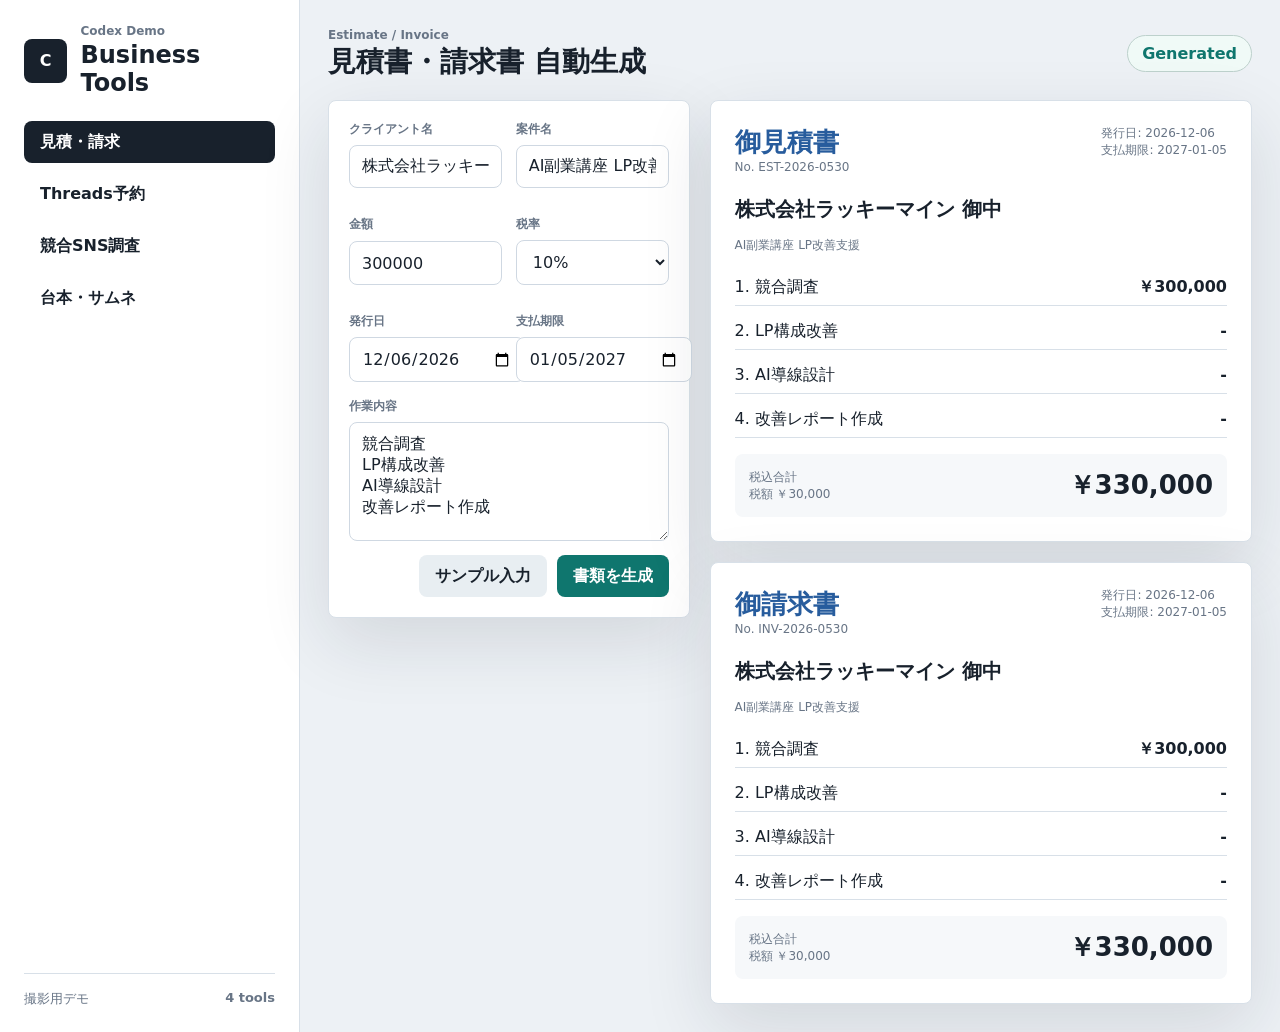
==== index.html @ ca8d3431 "Add Codex video demo tools" ====
<!doctype html>
<html lang="ja">
  <head>
    <meta charset="UTF-8" />
    <meta name="viewport" content="width=device-width, initial-scale=1.0" />
    <title>Codex Business Tools Demo</title>
    <link rel="stylesheet" href="styles.css" />
  </head>
  <body>
    <main class="app">
      <aside class="sidebar" aria-label="ツール一覧">
        <div class="brand">
          <div class="brand-mark" aria-hidden="true">C</div>
          <div>
            <p>Codex Demo</p>
            <h1>Business Tools</h1>
          </div>
        </div>
        <nav class="tool-nav" aria-label="デモツール">
          <button class="nav-item is-active" type="button" data-view="invoice">見積・請求</button>
          <button class="nav-item" type="button" data-view="threads">Threads予約</button>
          <button class="nav-item" type="button" data-view="research">競合SNS調査</button>
          <button class="nav-item" type="button" data-view="youtube">台本・サムネ</button>
        </nav>
        <div class="sidebar-meta">
          <span>撮影用デモ</span>
          <strong>4 tools</strong>
        </div>
      </aside>

      <section class="workspace">
        <header class="topbar">
          <div>
            <p id="viewKicker">Estimate / Invoice</p>
            <h2 id="viewTitle">見積書・請求書 自動生成</h2>
          </div>
          <div class="status-pill" id="statusPill">Ready</div>
        </header>

        <section class="view is-active" id="invoiceView" data-title="見積書・請求書 自動生成" data-kicker="Estimate / Invoice">
          <div class="two-column">
            <form class="panel form-panel" id="invoiceForm">
              <div class="field-grid">
                <label>
                  <span>クライアント名</span>
                  <input name="client" value="株式会社ラッキーマイン" />
                </label>
                <label>
                  <span>案件名</span>
                  <input name="project" value="AI副業講座 LP改善支援" />
                </label>
                <label>
                  <span>金額</span>
                  <input name="amount" type="number" value="300000" />
                </label>
                <label>
                  <span>税率</span>
                  <select name="tax">
                    <option value="0.1">10%</option>
                    <option value="0.08">8%</option>
                    <option value="0">なし</option>
                  </select>
                </label>
                <label>
                  <span>発行日</span>
                  <input name="issueDate" type="date" />
                </label>
                <label>
                  <span>支払期限</span>
                  <input name="dueDate" type="date" />
                </label>
              </div>
              <label class="wide-field">
                <span>作業内容</span>
                <textarea name="items" rows="5">競合調査
LP構成改善
AI導線設計
改善レポート作成</textarea>
              </label>
              <div class="actions">
                <button class="secondary" type="button" id="invoiceSampleButton">サンプル入力</button>
                <button type="submit">書類を生成</button>
              </div>
            </form>
            <div class="document-stack">
              <article class="document" id="estimateDoc"></article>
              <article class="document" id="invoiceDoc"></article>
            </div>
          </div>
        </section>

        <section class="view" id="threadsView" data-title="Threads投稿ツール" data-kicker="Threads Scheduler">
          <div class="two-column">
            <form class="panel form-panel" id="threadsForm">
              <div class="field-grid">
                <label>
                  <span>アカウント</span>
                  <select name="account">
                    <option>@ryoya_ai</option>
                    <option>@luckymine_ai</option>
                    <option>@ai_marketing_lab</option>
                  </select>
                </label>
                <label>
                  <span>予約日時</span>
                  <input name="scheduledAt" type="datetime-local" />
                </label>
              </div>
              <label class="wide-field">
                <span>投稿本文</span>
                <textarea name="text" rows="7">ChatGPTに課金してるのにCodexを使ってない人、かなりもったいない。

Codexは会話するAIじゃなくて、作業を終わらせるAI。
動画で実演します。</textarea>
              </label>
              <div class="actions">
                <button class="secondary" type="button" id="threadsDraftButton">下書き保存</button>
                <button type="submit">予約投稿</button>
              </div>
            </form>
            <section class="panel list-panel">
              <div class="panel-head">
                <h3>投稿キュー</h3>
                <span id="threadsCount">0件</span>
              </div>
              <div class="queue-list" id="threadsQueue"></div>
            </section>
          </div>
        </section>

        <section class="view" id="researchView" data-title="競合SNSリサーチツール" data-kicker="SNS Research">
          <div class="panel">
            <div class="research-controls">
              <div class="segmented" id="snsTabs" role="tablist" aria-label="SNS">
                <button class="is-active" type="button" data-sns="YouTube">YouTube</button>
                <button type="button" data-sns="Instagram">Instagram</button>
                <button type="button" data-sns="Threads">Threads</button>
                <button type="button" data-sns="note">note</button>
              </div>
              <form id="researchForm" class="inline-research">
                <input name="target" value="AI副業 チャンネル" />
                <button type="submit">リサーチ開始</button>
              </form>
            </div>
            <div class="research-output">
              <section>
                <h3 id="researchTitle">YouTube分析</h3>
                <div class="metric-grid" id="metricGrid"></div>
              </section>
              <section>
                <h3>伸びている切り口</h3>
                <div class="insight-list" id="insightList"></div>
              </section>
              <section>
                <h3>次に試す投稿案</h3>
                <div class="idea-list" id="ideaList"></div>
              </section>
            </div>
          </div>
        </section>

        <section class="view" id="youtubeView" data-title="YouTube台本・サムネ案 自動生成" data-kicker="Script / Thumbnail">
          <div class="two-column">
            <form class="panel form-panel" id="youtubeForm">
              <label>
                <span>テーマ</span>
                <input name="theme" value="CodexでAI副業の作業を自動化する方法" />
              </label>
              <div class="field-grid">
                <label>
                  <span>視聴者</span>
                  <select name="audience">
                    <option>AI副業初心者</option>
                    <option>中級者・講師</option>
                    <option>フリーランス</option>
                  </select>
                </label>
                <label>
                  <span>トーン</span>
                  <select name="tone">
                    <option>初心者向けにやさしく</option>
                    <option>危機感強め</option>
                    <option>実演多め</option>
                  </select>
                </label>
              </div>
              <label class="wide-field">
                <span>入れたい要素</span>
                <textarea name="points" rows="5">月20ドルで追加課金なし
画像生成
コンピューターUSE
ビジネスツール4連発
セキュリティ設定特典</textarea>
              </label>
              <div class="actions">
                <button type="submit">台本とサムネ案を生成</button>
              </div>
            </form>
            <div class="youtube-output">
              <section class="panel script-panel" id="scriptOutput"></section>
              <section class="panel thumbnail-panel" id="thumbnailOutput"></section>
            </div>
          </div>
        </section>
      </section>
    </main>
    <script src="script.js"></script>
  </body>
</html>
---- styles.css ----
:root {
  color-scheme: light;
  --bg: #edf1f5;
  --ink: #18212c;
  --muted: #687586;
  --line: #d8e0e8;
  --surface: #ffffff;
  --surface-2: #f6f8fa;
  --green: #0f766e;
  --blue: #275c9d;
  --red: #c44536;
  --gold: #a66b16;
  --shadow: 0 24px 70px rgba(22, 34, 48, 0.12);
}

* {
  box-sizing: border-box;
}

html,
body {
  min-height: 100%;
}

body {
  margin: 0;
  background: var(--bg);
  color: var(--ink);
  font-family:
    Inter, ui-sans-serif, system-ui, -apple-system, BlinkMacSystemFont, "Segoe UI",
    sans-serif;
}

button,
input,
select,
textarea {
  font: inherit;
}

button {
  border: 0;
  border-radius: 8px;
  background: var(--green);
  color: #fff;
  cursor: pointer;
  font-weight: 800;
  min-height: 42px;
  padding: 0 16px;
}

button.secondary {
  background: #e8eef2;
  color: var(--ink);
}

.app {
  display: grid;
  grid-template-columns: 300px minmax(0, 1fr);
  min-height: 100vh;
}

.sidebar {
  display: flex;
  flex-direction: column;
  gap: 24px;
  border-right: 1px solid var(--line);
  background: #fff;
  padding: 24px;
}

.brand {
  display: flex;
  align-items: center;
  gap: 13px;
}

.brand-mark {
  display: grid;
  width: 44px;
  height: 44px;
  place-items: center;
  border-radius: 8px;
  background: var(--ink);
  color: #fff;
  font-weight: 900;
}

.brand p,
.topbar p {
  margin: 0 0 4px;
  color: var(--muted);
  font-size: 12px;
  font-weight: 900;
  letter-spacing: 0;
}

h1,
h2,
h3 {
  margin: 0;
  line-height: 1.15;
}

h1 {
  font-size: 24px;
}

h2 {
  font-size: 28px;
}

h3 {
  font-size: 16px;
}

.tool-nav {
  display: grid;
  gap: 10px;
}

.nav-item {
  justify-content: flex-start;
  width: 100%;
  background: transparent;
  color: var(--ink);
  text-align: left;
}

.nav-item.is-active {
  background: var(--ink);
  color: #fff;
}

.sidebar-meta {
  display: flex;
  justify-content: space-between;
  margin-top: auto;
  border-top: 1px solid var(--line);
  color: var(--muted);
  font-size: 13px;
  padding-top: 16px;
}

.workspace {
  min-width: 0;
  padding: 28px;
}

.topbar {
  display: flex;
  align-items: center;
  justify-content: space-between;
  gap: 20px;
  margin-bottom: 22px;
}

.status-pill {
  border: 1px solid #bdd1cc;
  border-radius: 999px;
  background: #f0faf7;
  color: var(--green);
  font-weight: 900;
  padding: 8px 14px;
}

.view {
  display: none;
}

.view.is-active {
  display: block;
}

.two-column {
  display: grid;
  grid-template-columns: minmax(340px, 0.8fr) minmax(0, 1.2fr);
  gap: 20px;
  align-items: start;
}

.panel,
.document {
  border: 1px solid var(--line);
  border-radius: 8px;
  background: var(--surface);
  box-shadow: var(--shadow);
}

.form-panel,
.panel {
  padding: 20px;
}

.field-grid {
  display: grid;
  grid-template-columns: repeat(2, minmax(0, 1fr));
  gap: 14px;
}

label {
  display: grid;
  gap: 7px;
  margin-bottom: 14px;
}

label span {
  color: var(--muted);
  font-size: 12px;
  font-weight: 900;
}

input,
select,
textarea {
  width: 100%;
  border: 1px solid #cfd8e2;
  border-radius: 8px;
  background: #fff;
  color: var(--ink);
  outline: none;
  padding: 11px 12px;
}

textarea {
  resize: vertical;
}

.wide-field {
  margin-top: 2px;
}

.actions,
.panel-head,
.research-controls,
.topbar {
  display: flex;
  align-items: center;
}

.actions {
  justify-content: flex-end;
  gap: 10px;
}

.document-stack,
.youtube-output {
  display: grid;
  gap: 20px;
}

.document {
  min-height: 290px;
  padding: 24px;
}

.doc-head,
.doc-total-row,
.panel-head {
  display: flex;
  align-items: flex-start;
  justify-content: space-between;
  gap: 16px;
}

.doc-type {
  color: var(--blue);
  font-size: 26px;
  font-weight: 900;
}

.doc-number,
.doc-meta,
.post-meta,
.mini-label {
  color: var(--muted);
  font-size: 12px;
}

.doc-client {
  margin: 22px 0 14px;
  font-size: 20px;
  font-weight: 900;
}

.doc-items {
  display: grid;
  gap: 8px;
  margin: 16px 0;
}

.doc-item {
  display: flex;
  justify-content: space-between;
  border-bottom: 1px solid var(--line);
  padding: 7px 0;
}

.doc-total-row {
  align-items: center;
  border-radius: 8px;
  background: var(--surface-2);
  margin-top: 16px;
  padding: 14px;
}

.doc-total {
  font-size: 26px;
  font-weight: 900;
}

.list-panel {
  min-height: 520px;
}

.queue-list,
.insight-list,
.idea-list {
  display: grid;
  gap: 12px;
  margin-top: 16px;
}

.post-item,
.insight,
.idea,
.metric {
  border: 1px solid var(--line);
  border-radius: 8px;
  background: var(--surface-2);
  padding: 14px;
}

.post-item strong,
.insight strong,
.idea strong {
  display: block;
  margin-bottom: 5px;
}

.badge {
  display: inline-flex;
  border-radius: 999px;
  font-size: 12px;
  font-weight: 900;
  padding: 4px 9px;
}

.badge.draft {
  background: #edf2f7;
  color: var(--blue);
}

.badge.scheduled {
  background: #fff4db;
  color: var(--gold);
}

.research-controls {
  justify-content: space-between;
  gap: 16px;
  margin-bottom: 20px;
}

.segmented {
  display: flex;
  gap: 6px;
  border: 1px solid var(--line);
  border-radius: 8px;
  background: var(--surface-2);
  padding: 5px;
}

.segmented button {
  min-height: 34px;
  background: transparent;
  color: var(--muted);
}

.segmented button.is-active {
  background: #fff;
  color: var(--ink);
  box-shadow: 0 2px 12px rgba(25, 38, 52, 0.08);
}

.inline-research {
  display: flex;
  gap: 10px;
  width: min(520px, 100%);
}

.research-output {
  display: grid;
  grid-template-columns: 0.9fr 1.1fr 1.1fr;
  gap: 18px;
}

.metric-grid {
  display: grid;
  gap: 12px;
  margin-top: 16px;
}

.metric span {
  display: block;
  color: var(--muted);
  font-size: 12px;
  font-weight: 900;
}

.metric strong {
  display: block;
  margin-top: 5px;
  font-size: 24px;
}

.script-panel,
.thumbnail-panel {
  min-height: 320px;
}

.script-block {
  border-left: 4px solid var(--green);
  margin-top: 14px;
  padding-left: 12px;
}

.thumb-grid {
  display: grid;
  grid-template-columns: repeat(2, minmax(0, 1fr));
  gap: 12px;
  margin-top: 16px;
}

.thumb-card {
  border-radius: 8px;
  background: #171b21;
  color: #fff;
  min-height: 128px;
  padding: 14px;
}

.thumb-card:nth-child(2) {
  background: #7d1f1a;
}

.thumb-card:nth-child(3) {
  background: #123f68;
}

.thumb-card:nth-child(4) {
  background: #24463f;
}

.thumb-card strong {
  display: block;
  font-size: 22px;
  line-height: 1.12;
}

.thumb-card span {
  display: block;
  color: rgba(255, 255, 255, 0.75);
  margin-top: 10px;
  font-size: 12px;
}

@media (max-width: 980px) {
  .app,
  .two-column,
  .research-output {
    grid-template-columns: 1fr;
  }

  .sidebar {
    min-height: auto;
  }

  .field-grid,
  .thumb-grid {
    grid-template-columns: 1fr;
  }
}
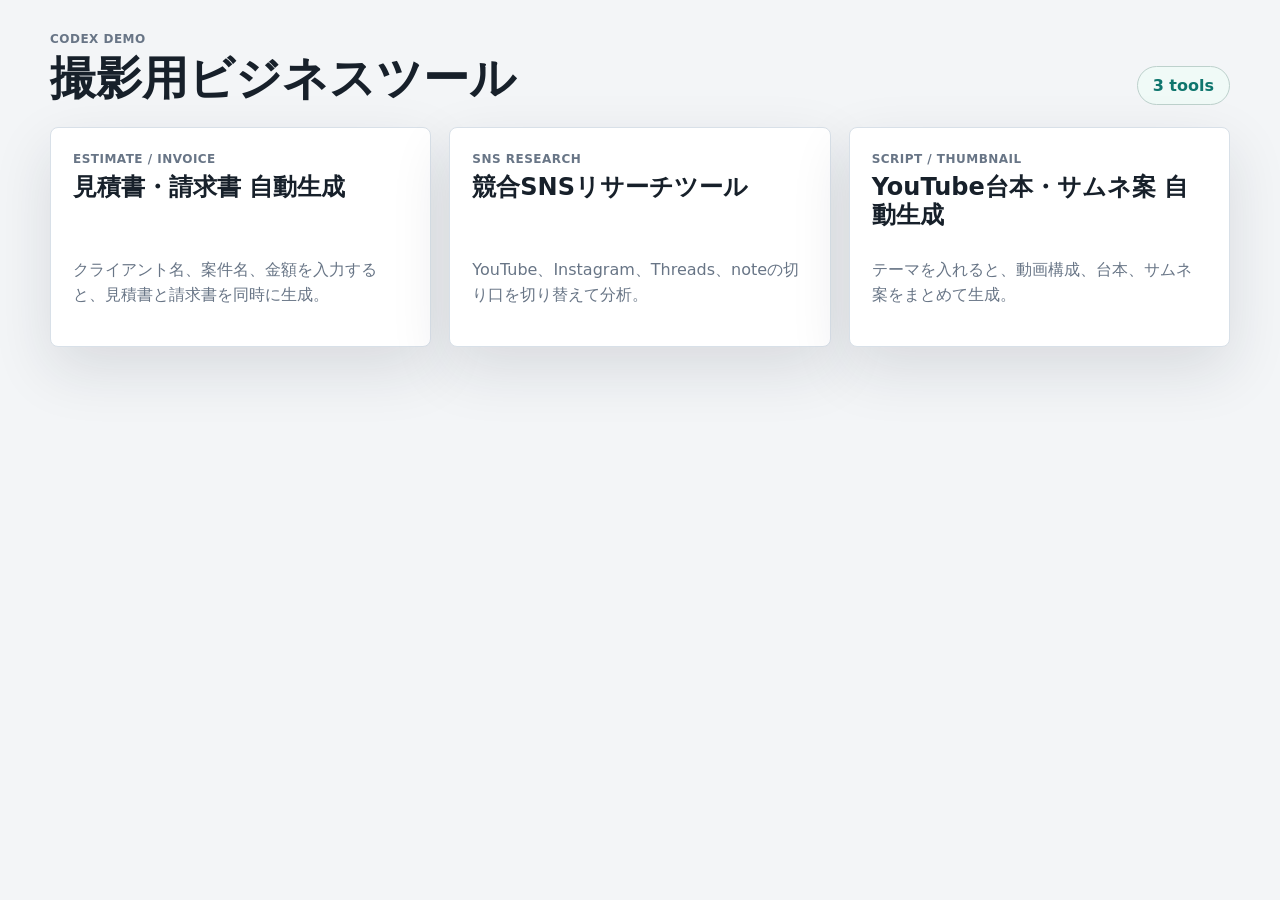
==== commit 3a6eb83a: "Split demo tools into standalone pages" ====
--- a/index.html
+++ b/index.html
@@ -3,207 +3,42 @@
   <head>
     <meta charset="UTF-8" />
     <meta name="viewport" content="width=device-width, initial-scale=1.0" />
-    <title>Codex Business Tools Demo</title>
-    <link rel="stylesheet" href="styles.css" />
+    <title>Codex Demo Tools</title>
+    <link rel="stylesheet" href="tool.css" />
   </head>
   <body>
-    <main class="app">
-      <aside class="sidebar" aria-label="ツール一覧">
-        <div class="brand">
-          <div class="brand-mark" aria-hidden="true">C</div>
+    <main class="tool-shell">
+      <header class="tool-header">
+        <div>
+          <p class="kicker">Codex Demo</p>
+          <h1>撮影用ビジネスツール</h1>
+        </div>
+        <div class="status-pill">3 tools</div>
+      </header>
+
+      <section class="landing-grid">
+        <a class="landing-card" href="estimate-invoice.html">
           <div>
-            <p>Codex Demo</p>
-            <h1>Business Tools</h1>
+            <p class="kicker">Estimate / Invoice</p>
+            <h2>見積書・請求書 自動生成</h2>
           </div>
-        </div>
-        <nav class="tool-nav" aria-label="デモツール">
-          <button class="nav-item is-active" type="button" data-view="invoice">見積・請求</button>
-          <button class="nav-item" type="button" data-view="threads">Threads予約</button>
-          <button class="nav-item" type="button" data-view="research">競合SNS調査</button>
-          <button class="nav-item" type="button" data-view="youtube">台本・サムネ</button>
-        </nav>
-        <div class="sidebar-meta">
-          <span>撮影用デモ</span>
-          <strong>4 tools</strong>
-        </div>
-      </aside>
-
-      <section class="workspace">
-        <header class="topbar">
+          <p>クライアント名、案件名、金額を入力すると、見積書と請求書を同時に生成。</p>
+        </a>
+        <a class="landing-card" href="sns-research.html">
           <div>
-            <p id="viewKicker">Estimate / Invoice</p>
-            <h2 id="viewTitle">見積書・請求書 自動生成</h2>
+            <p class="kicker">SNS Research</p>
+            <h2>競合SNSリサーチツール</h2>
           </div>
-          <div class="status-pill" id="statusPill">Ready</div>
-        </header>
-
-        <section class="view is-active" id="invoiceView" data-title="見積書・請求書 自動生成" data-kicker="Estimate / Invoice">
-          <div class="two-column">
-            <form class="panel form-panel" id="invoiceForm">
-              <div class="field-grid">
-                <label>
-                  <span>クライアント名</span>
-                  <input name="client" value="株式会社ラッキーマイン" />
-                </label>
-                <label>
-                  <span>案件名</span>
-                  <input name="project" value="AI副業講座 LP改善支援" />
-                </label>
-                <label>
-                  <span>金額</span>
-                  <input name="amount" type="number" value="300000" />
-                </label>
-                <label>
-                  <span>税率</span>
-                  <select name="tax">
-                    <option value="0.1">10%</option>
-                    <option value="0.08">8%</option>
-                    <option value="0">なし</option>
-                  </select>
-                </label>
-                <label>
-                  <span>発行日</span>
-                  <input name="issueDate" type="date" />
-                </label>
-                <label>
-                  <span>支払期限</span>
-                  <input name="dueDate" type="date" />
-                </label>
-              </div>
-              <label class="wide-field">
-                <span>作業内容</span>
-                <textarea name="items" rows="5">競合調査
-LP構成改善
-AI導線設計
-改善レポート作成</textarea>
-              </label>
-              <div class="actions">
-                <button class="secondary" type="button" id="invoiceSampleButton">サンプル入力</button>
-                <button type="submit">書類を生成</button>
-              </div>
-            </form>
-            <div class="document-stack">
-              <article class="document" id="estimateDoc"></article>
-              <article class="document" id="invoiceDoc"></article>
-            </div>
+          <p>YouTube、Instagram、Threads、noteの切り口を切り替えて分析。</p>
+        </a>
+        <a class="landing-card" href="youtube-script-thumbnail.html">
+          <div>
+            <p class="kicker">Script / Thumbnail</p>
+            <h2>YouTube台本・サムネ案 自動生成</h2>
           </div>
-        </section>
-
-        <section class="view" id="threadsView" data-title="Threads投稿ツール" data-kicker="Threads Scheduler">
-          <div class="two-column">
-            <form class="panel form-panel" id="threadsForm">
-              <div class="field-grid">
-                <label>
-                  <span>アカウント</span>
-                  <select name="account">
-                    <option>@ryoya_ai</option>
-                    <option>@luckymine_ai</option>
-                    <option>@ai_marketing_lab</option>
-                  </select>
-                </label>
-                <label>
-                  <span>予約日時</span>
-                  <input name="scheduledAt" type="datetime-local" />
-                </label>
-              </div>
-              <label class="wide-field">
-                <span>投稿本文</span>
-                <textarea name="text" rows="7">ChatGPTに課金してるのにCodexを使ってない人、かなりもったいない。
-
-Codexは会話するAIじゃなくて、作業を終わらせるAI。
-動画で実演します。</textarea>
-              </label>
-              <div class="actions">
-                <button class="secondary" type="button" id="threadsDraftButton">下書き保存</button>
-                <button type="submit">予約投稿</button>
-              </div>
-            </form>
-            <section class="panel list-panel">
-              <div class="panel-head">
-                <h3>投稿キュー</h3>
-                <span id="threadsCount">0件</span>
-              </div>
-              <div class="queue-list" id="threadsQueue"></div>
-            </section>
-          </div>
-        </section>
-
-        <section class="view" id="researchView" data-title="競合SNSリサーチツール" data-kicker="SNS Research">
-          <div class="panel">
-            <div class="research-controls">
-              <div class="segmented" id="snsTabs" role="tablist" aria-label="SNS">
-                <button class="is-active" type="button" data-sns="YouTube">YouTube</button>
-                <button type="button" data-sns="Instagram">Instagram</button>
-                <button type="button" data-sns="Threads">Threads</button>
-                <button type="button" data-sns="note">note</button>
-              </div>
-              <form id="researchForm" class="inline-research">
-                <input name="target" value="AI副業 チャンネル" />
-                <button type="submit">リサーチ開始</button>
-              </form>
-            </div>
-            <div class="research-output">
-              <section>
-                <h3 id="researchTitle">YouTube分析</h3>
-                <div class="metric-grid" id="metricGrid"></div>
-              </section>
-              <section>
-                <h3>伸びている切り口</h3>
-                <div class="insight-list" id="insightList"></div>
-              </section>
-              <section>
-                <h3>次に試す投稿案</h3>
-                <div class="idea-list" id="ideaList"></div>
-              </section>
-            </div>
-          </div>
-        </section>
-
-        <section class="view" id="youtubeView" data-title="YouTube台本・サムネ案 自動生成" data-kicker="Script / Thumbnail">
-          <div class="two-column">
-            <form class="panel form-panel" id="youtubeForm">
-              <label>
-                <span>テーマ</span>
-                <input name="theme" value="CodexでAI副業の作業を自動化する方法" />
-              </label>
-              <div class="field-grid">
-                <label>
-                  <span>視聴者</span>
-                  <select name="audience">
-                    <option>AI副業初心者</option>
-                    <option>中級者・講師</option>
-                    <option>フリーランス</option>
-                  </select>
-                </label>
-                <label>
-                  <span>トーン</span>
-                  <select name="tone">
-                    <option>初心者向けにやさしく</option>
-                    <option>危機感強め</option>
-                    <option>実演多め</option>
-                  </select>
-                </label>
-              </div>
-              <label class="wide-field">
-                <span>入れたい要素</span>
-                <textarea name="points" rows="5">月20ドルで追加課金なし
-画像生成
-コンピューターUSE
-ビジネスツール4連発
-セキュリティ設定特典</textarea>
-              </label>
-              <div class="actions">
-                <button type="submit">台本とサムネ案を生成</button>
-              </div>
-            </form>
-            <div class="youtube-output">
-              <section class="panel script-panel" id="scriptOutput"></section>
-              <section class="panel thumbnail-panel" id="thumbnailOutput"></section>
-            </div>
-          </div>
-        </section>
+          <p>テーマを入れると、動画構成、台本、サムネ案をまとめて生成。</p>
+        </a>
       </section>
     </main>
-    <script src="script.js"></script>
   </body>
 </html>
--- a/tool.css
+++ b/tool.css
@@ -0,0 +1,390 @@
+:root {
+  color-scheme: light;
+  --bg: #f3f5f7;
+  --ink: #17202a;
+  --muted: #687586;
+  --line: #d8e0e8;
+  --surface: #ffffff;
+  --surface-2: #f7f9fb;
+  --green: #0f766e;
+  --blue: #275c9d;
+  --gold: #a66b16;
+  --red: #c44536;
+  --shadow: 0 22px 60px rgba(22, 34, 48, 0.12);
+}
+
+* {
+  box-sizing: border-box;
+}
+
+body {
+  margin: 0;
+  min-height: 100vh;
+  background: var(--bg);
+  color: var(--ink);
+  font-family:
+    Inter, ui-sans-serif, system-ui, -apple-system, BlinkMacSystemFont, "Segoe UI",
+    sans-serif;
+}
+
+button,
+input,
+select,
+textarea {
+  font: inherit;
+}
+
+button {
+  min-height: 44px;
+  border: 0;
+  border-radius: 8px;
+  background: var(--green);
+  color: #fff;
+  cursor: pointer;
+  font-weight: 800;
+  padding: 0 18px;
+}
+
+button.secondary {
+  background: #e8eef2;
+  color: var(--ink);
+}
+
+.tool-shell {
+  width: min(1180px, calc(100vw - 48px));
+  margin: 0 auto;
+  padding: 32px 0;
+}
+
+.tool-header {
+  display: flex;
+  align-items: flex-end;
+  justify-content: space-between;
+  gap: 24px;
+  margin-bottom: 22px;
+}
+
+.kicker {
+  margin: 0 0 6px;
+  color: var(--muted);
+  font-size: 12px;
+  font-weight: 900;
+  letter-spacing: 0.04em;
+  text-transform: uppercase;
+}
+
+h1,
+h2,
+h3 {
+  margin: 0;
+  line-height: 1.15;
+}
+
+h1 {
+  font-size: clamp(30px, 4vw, 46px);
+}
+
+h2 {
+  font-size: 24px;
+}
+
+h3 {
+  font-size: 16px;
+}
+
+.status-pill {
+  border: 1px solid #bdd1cc;
+  border-radius: 999px;
+  background: #f0faf7;
+  color: var(--green);
+  font-weight: 900;
+  padding: 9px 15px;
+  white-space: nowrap;
+}
+
+.two-column {
+  display: grid;
+  grid-template-columns: minmax(340px, 0.82fr) minmax(0, 1.18fr);
+  gap: 22px;
+  align-items: start;
+}
+
+.panel,
+.document {
+  border: 1px solid var(--line);
+  border-radius: 8px;
+  background: var(--surface);
+  box-shadow: var(--shadow);
+}
+
+.panel {
+  padding: 22px;
+}
+
+.field-grid {
+  display: grid;
+  grid-template-columns: repeat(2, minmax(0, 1fr));
+  gap: 14px;
+}
+
+label {
+  display: grid;
+  gap: 7px;
+  margin-bottom: 14px;
+}
+
+label span {
+  color: var(--muted);
+  font-size: 12px;
+  font-weight: 900;
+}
+
+input,
+select,
+textarea {
+  width: 100%;
+  border: 1px solid #cfd8e2;
+  border-radius: 8px;
+  background: #fff;
+  color: var(--ink);
+  padding: 11px 12px;
+}
+
+textarea {
+  line-height: 1.55;
+  resize: vertical;
+}
+
+.actions {
+  display: flex;
+  justify-content: flex-end;
+  gap: 10px;
+  margin-top: 8px;
+}
+
+.document-stack {
+  display: grid;
+  gap: 18px;
+}
+
+.document {
+  padding: 24px;
+}
+
+.doc-head {
+  display: flex;
+  justify-content: space-between;
+  gap: 18px;
+  border-bottom: 1px solid var(--line);
+  padding-bottom: 14px;
+}
+
+.doc-type {
+  font-size: 28px;
+  font-weight: 900;
+}
+
+.doc-number,
+.doc-meta,
+.mini-label {
+  color: var(--muted);
+  font-size: 12px;
+  font-weight: 700;
+}
+
+.doc-client {
+  margin-top: 18px;
+  font-size: 18px;
+  font-weight: 900;
+}
+
+.doc-items {
+  display: grid;
+  gap: 8px;
+  margin: 18px 0;
+}
+
+.doc-item,
+.doc-total-row {
+  display: flex;
+  align-items: center;
+  justify-content: space-between;
+  gap: 16px;
+  border-radius: 8px;
+  background: var(--surface-2);
+  padding: 12px 14px;
+}
+
+.doc-total-row {
+  background: #edf8f6;
+}
+
+.doc-total {
+  color: var(--green);
+  font-size: 28px;
+  font-weight: 900;
+}
+
+.research-controls {
+  display: grid;
+  grid-template-columns: 1fr auto;
+  gap: 14px;
+  margin-bottom: 20px;
+}
+
+.segmented {
+  display: flex;
+  flex-wrap: wrap;
+  gap: 8px;
+}
+
+.segmented button {
+  background: #e9eef4;
+  color: var(--ink);
+}
+
+.segmented button.is-active {
+  background: var(--ink);
+  color: #fff;
+}
+
+.inline-research {
+  display: flex;
+  gap: 10px;
+}
+
+.research-output {
+  display: grid;
+  grid-template-columns: 0.8fr 1fr 1fr;
+  gap: 18px;
+}
+
+.metric-grid,
+.insight-list,
+.idea-list {
+  display: grid;
+  gap: 10px;
+  margin-top: 12px;
+}
+
+.metric,
+.insight,
+.idea,
+.script-block {
+  border: 1px solid var(--line);
+  border-radius: 8px;
+  background: var(--surface-2);
+  padding: 13px;
+}
+
+.metric span,
+.insight span,
+.idea span {
+  display: block;
+  color: var(--muted);
+  font-size: 13px;
+  line-height: 1.5;
+}
+
+.metric strong {
+  display: block;
+  margin-top: 4px;
+  font-size: 21px;
+}
+
+.youtube-output {
+  display: grid;
+  gap: 18px;
+}
+
+.panel-head {
+  display: flex;
+  align-items: center;
+  justify-content: space-between;
+  gap: 14px;
+  margin-bottom: 12px;
+}
+
+.badge {
+  border-radius: 999px;
+  background: #eaf7f5;
+  color: var(--green);
+  font-size: 12px;
+  font-weight: 900;
+  padding: 6px 10px;
+}
+
+.script-block {
+  margin-top: 10px;
+}
+
+.script-block p {
+  margin: 7px 0 0;
+  color: var(--muted);
+  line-height: 1.55;
+}
+
+.thumb-grid {
+  display: grid;
+  grid-template-columns: repeat(2, minmax(0, 1fr));
+  gap: 12px;
+}
+
+.thumb-card {
+  min-height: 118px;
+  border-radius: 8px;
+  background: linear-gradient(135deg, #111827, #275c9d);
+  color: #fff;
+  padding: 18px;
+}
+
+.thumb-card strong {
+  display: block;
+  font-size: 22px;
+  line-height: 1.16;
+}
+
+.thumb-card span {
+  display: block;
+  margin-top: 10px;
+  color: rgba(255, 255, 255, 0.82);
+  font-weight: 700;
+}
+
+.landing-grid {
+  display: grid;
+  grid-template-columns: repeat(3, minmax(0, 1fr));
+  gap: 18px;
+}
+
+.landing-card {
+  display: grid;
+  min-height: 220px;
+  align-content: space-between;
+  border: 1px solid var(--line);
+  border-radius: 8px;
+  background: var(--surface);
+  color: inherit;
+  padding: 22px;
+  text-decoration: none;
+  box-shadow: var(--shadow);
+}
+
+.landing-card p {
+  color: var(--muted);
+  line-height: 1.55;
+}
+
+@media (max-width: 900px) {
+  .tool-header,
+  .research-controls,
+  .inline-research {
+    display: grid;
+  }
+
+  .two-column,
+  .research-output,
+  .landing-grid {
+    grid-template-columns: 1fr;
+  }
+}
